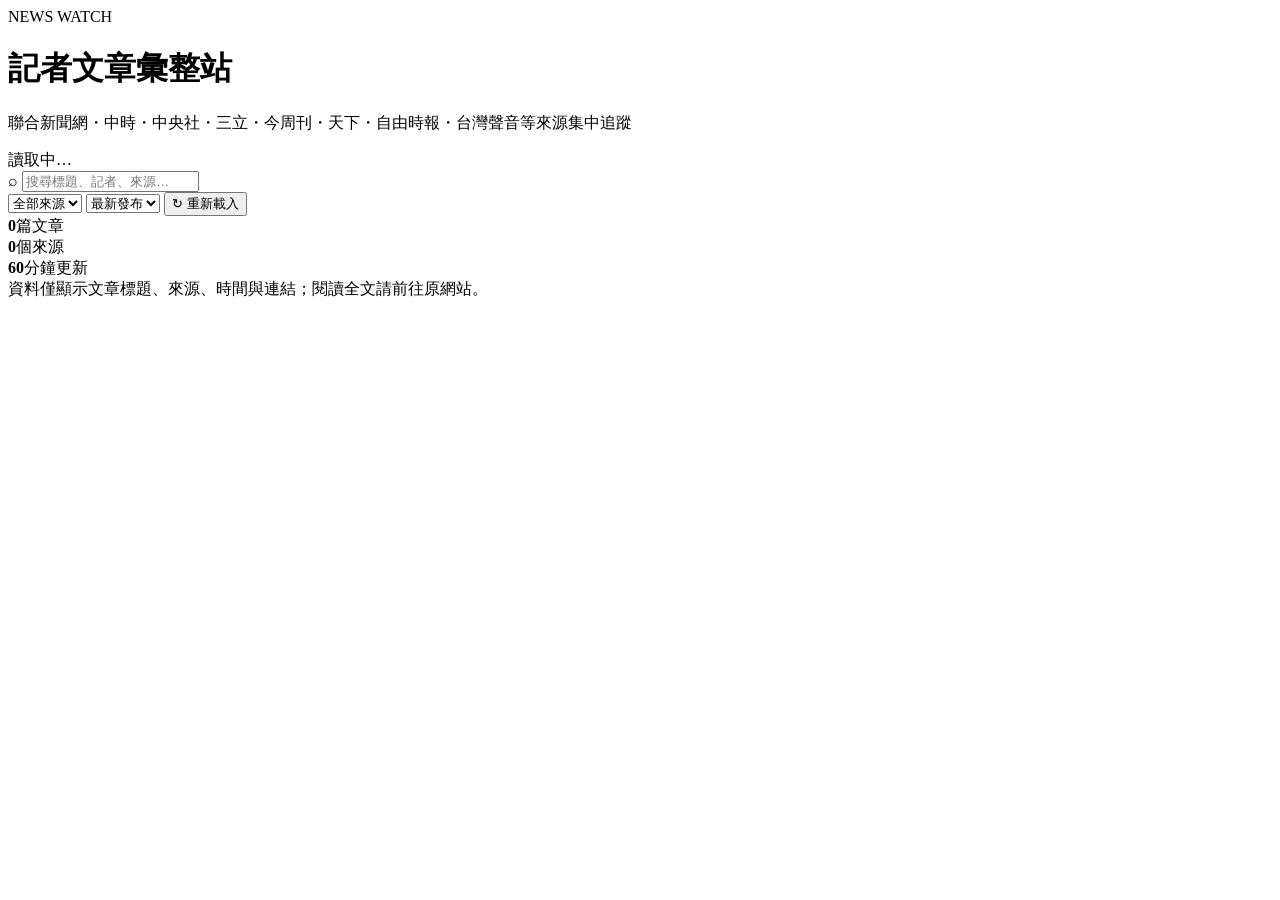
==== index.html @ 326bd6f4 "Add files via upload" ====
<!doctype html>
<html lang="zh-Hant">
<head>
  <meta charset="utf-8">
  <meta name="viewport" content="width=device-width, initial-scale=1">
  <title>記者文章彙整站</title>
  <meta name="description" content="集中查看指定媒體與記者的最新文章，每小時自動更新。">
  <link rel="stylesheet" href="styles.css">
</head>
<body>
<header class="topbar">
  <div>
    <div class="eyebrow">NEWS WATCH</div>
    <h1>記者文章彙整站</h1>
    <p class="sub">聯合新聞網・中時・中央社・三立・今周刊・天下・自由時報・台灣聲音等來源集中追蹤</p>
  </div>
  <div class="status">
    <span id="statusDot"></span>
    <span id="updated">讀取中…</span>
  </div>
</header>

<main>
  <section class="toolbar">
    <div class="search">
      <span>⌕</span>
      <input id="search" placeholder="搜尋標題、記者、來源…" autocomplete="off">
    </div>
    <select id="sourceFilter"><option value="">全部來源</option></select>
    <select id="sort"><option value="newest">最新發布</option><option value="oldest">最早發布</option></select>
    <button id="refresh">↻ 重新載入</button>
  </section>

  <section class="stats">
    <div><strong id="count">0</strong><span>篇文章</span></div>
    <div><strong id="sourceCount">0</strong><span>個來源</span></div>
    <div><strong>60</strong><span>分鐘更新</span></div>
  </section>

  <section id="feed" class="feed"></section>
  <div id="empty" class="empty" hidden>找不到符合條件的文章。</div>
</main>

<footer>
  <span>資料僅顯示文章標題、來源、時間與連結；閱讀全文請前往原網站。</span>
  <span id="lastRun"></span>
</footer>
<script src="app.js"></script>
</body>
</html>
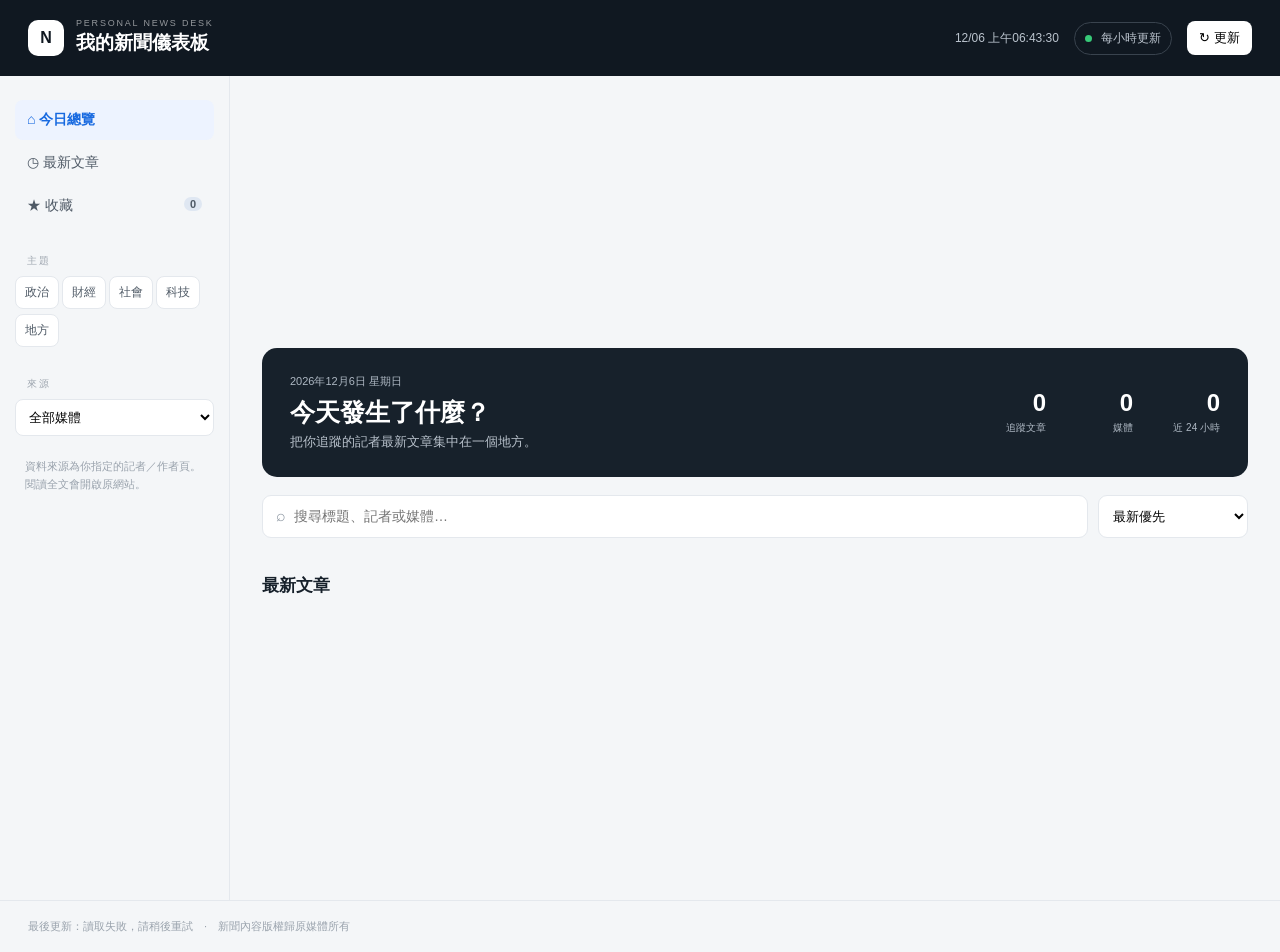
==== commit 5aff04e5: "Add files via upload" ====
--- a/index.html
+++ b/index.html
@@ -1,50 +1,39 @@
 <!doctype html>
 <html lang="zh-Hant">
 <head>
-  <meta charset="utf-8">
-  <meta name="viewport" content="width=device-width, initial-scale=1">
-  <title>記者文章彙整站</title>
-  <meta name="description" content="集中查看指定媒體與記者的最新文章，每小時自動更新。">
-  <link rel="stylesheet" href="styles.css">
+<meta charset="utf-8"><meta name="viewport" content="width=device-width,initial-scale=1">
+<title>我的新聞儀表板</title><link rel="stylesheet" href="dashboard.css">
 </head>
 <body>
-<header class="topbar">
-  <div>
-    <div class="eyebrow">NEWS WATCH</div>
-    <h1>記者文章彙整站</h1>
-    <p class="sub">聯合新聞網・中時・中央社・三立・今周刊・天下・自由時報・台灣聲音等來源集中追蹤</p>
-  </div>
-  <div class="status">
-    <span id="statusDot"></span>
-    <span id="updated">讀取中…</span>
-  </div>
+<header class="header">
+  <div class="brand"><div class="mark">N</div><div><div class="kicker">PERSONAL NEWS DESK</div><h1>我的新聞儀表板</h1></div></div>
+  <div class="header-right"><span id="clock"></span><span class="live"><i></i> 每小時更新</span><button id="refresh">↻ 更新</button></div>
 </header>
-
+<div class="layout">
+<aside class="sidebar">
+  <button class="nav active" data-view="home">⌂ <span>今日總覽</span></button>
+  <button class="nav" data-view="latest">◷ <span>最新文章</span></button>
+  <button class="nav" data-view="favorites">★ <span>收藏</span><b id="favCount">0</b></button>
+  <div class="side-title">主題</div>
+  <button class="tag" data-topic="政治">政治</button><button class="tag" data-topic="財經">財經</button><button class="tag" data-topic="社會">社會</button><button class="tag" data-topic="科技">科技</button><button class="tag" data-topic="地方">地方</button>
+  <div class="side-title">來源</div><select id="sourceFilter"><option value="">全部媒體</option></select>
+  <div class="hint">資料來源為你指定的記者／作者頁。閱讀全文會開啟原網站。</div>
+</aside>
 <main>
-  <section class="toolbar">
-    <div class="search">
-      <span>⌕</span>
-      <input id="search" placeholder="搜尋標題、記者、來源…" autocomplete="off">
-    </div>
-    <select id="sourceFilter"><option value="">全部來源</option></select>
-    <select id="sort"><option value="newest">最新發布</option><option value="oldest">最早發布</option></select>
-    <button id="refresh">↻ 重新載入</button>
+  <section id="overview" class="hero">
+    <div><div class="date" id="date"></div><h2>今天發生了什麼？</h2><p>把你追蹤的記者最新文章集中在一個地方。</p></div>
+    <div class="hero-stats"><div><strong id="total">0</strong><span>追蹤文章</span></div><div><strong id="media">0</strong><span>媒體</span></div><div><strong id="hours">0</strong><span>近 24 小時</span></div></div>
   </section>
-
-  <section class="stats">
-    <div><strong id="count">0</strong><span>篇文章</span></div>
-    <div><strong id="sourceCount">0</strong><span>個來源</span></div>
-    <div><strong>60</strong><span>分鐘更新</span></div>
+  <section class="controls">
+    <div class="search">⌕<input id="search" placeholder="搜尋標題、記者或媒體…"></div>
+    <select id="sort"><option value="newest">最新優先</option><option value="oldest">最早優先</option></select>
   </section>
-
+  <section id="topicSummary" class="topic-summary"></section>
+  <section class="section-head"><h3 id="sectionTitle">最新文章</h3><span id="resultCount"></span></section>
   <section id="feed" class="feed"></section>
-  <div id="empty" class="empty" hidden>找不到符合條件的文章。</div>
+  <div id="empty" class="empty" hidden>目前沒有符合條件的文章。</div>
 </main>
-
-<footer>
-  <span>資料僅顯示文章標題、來源、時間與連結；閱讀全文請前往原網站。</span>
-  <span id="lastRun"></span>
-</footer>
-<script src="app.js"></script>
-</body>
-</html>
+</div>
+<footer>最後更新：<span id="lastUpdated">尚未載入</span>　·　新聞內容版權歸原媒體所有</footer>
+<script src="dashboard.js"></script>
+</body></html>
--- a/dashboard.css
+++ b/dashboard.css
@@ -0,0 +1,9 @@
+:root{--bg:#f4f6f8;--panel:#fff;--ink:#17212b;--muted:#77818e;--line:#e4e8ed;--blue:#1769e0;--nav:#edf3ff}
+*{box-sizing:border-box}body{margin:0;background:var(--bg);color:var(--ink);font-family:-apple-system,BlinkMacSystemFont,"Noto Sans TC","PingFang TC","Microsoft JhengHei",sans-serif}
+.header{height:76px;background:#101821;color:#fff;display:flex;align-items:center;justify-content:space-between;padding:0 28px;position:sticky;top:0;z-index:5}.brand{display:flex;gap:12px;align-items:center}.mark{width:36px;height:36px;border-radius:10px;background:#fff;color:#101821;display:grid;place-items:center;font-weight:900}.kicker{font-size:9px;letter-spacing:.2em;opacity:.55}.header h1{font-size:19px;margin:2px 0}.header-right{display:flex;gap:15px;align-items:center;font-size:12px;color:#bbc4ce}.live{border:1px solid #39434e;border-radius:99px;padding:7px 10px}.live i{display:inline-block;width:7px;height:7px;border-radius:50%;background:#37c978;margin-right:6px}.header button{background:#fff;border:0;border-radius:8px;padding:8px 12px;cursor:pointer}
+.layout{display:grid;grid-template-columns:230px minmax(0,1fr);max-width:1400px;margin:auto}.sidebar{padding:24px 15px;border-right:1px solid var(--line);min-height:calc(100vh - 76px)}.nav,.tag{width:100%;text-align:left;border:0;background:transparent;padding:11px 12px;border-radius:8px;font-size:14px;cursor:pointer;color:#4f5a66;margin-bottom:3px}.nav.active,.nav:hover{background:var(--nav);color:var(--blue);font-weight:700}.nav b{float:right;background:#dfe7f2;border-radius:99px;padding:1px 6px;font-size:11px}.side-title{font-size:10px;color:#a0a8b1;letter-spacing:.16em;margin:25px 12px 8px}.tag{display:inline-block;width:auto;margin:0 3px 5px 0;padding:7px 9px;background:#fff;border:1px solid var(--line);font-size:12px}.sidebar select{width:100%;padding:9px;border:1px solid var(--line);border-radius:8px;background:#fff}.hint{font-size:11px;color:#9aa3ad;line-height:1.6;margin:22px 10px}
+main{padding:28px 32px 50px;max-width:1150px;width:100%;margin:auto}.hero{background:#17212b;color:#fff;border-radius:15px;padding:26px 28px;display:flex;justify-content:space-between;gap:20px}.date{font-size:11px;color:#aeb8c3}.hero h2{margin:7px 0 4px;font-size:25px}.hero p{margin:0;color:#b9c2cc;font-size:13px}.hero-stats{display:flex;align-items:center;gap:22px}.hero-stats div{text-align:right;min-width:65px}.hero-stats strong{display:block;font-size:24px}.hero-stats span{font-size:10px;color:#aeb8c3}
+.breaking-panel{background:#fff;border:1px solid var(--line);border-radius:12px;margin:18px 0;padding:0;overflow:hidden}.breaking-head{display:flex;justify-content:space-between;align-items:center;padding:14px 16px;border-bottom:1px solid var(--line);background:#fff}.breaking-head strong{font-size:14px}.breaking-head small{display:block;color:var(--muted);font-size:10px;margin-top:3px}.pulse-dot{display:inline-block;width:8px;height:8px;border-radius:50%;background:#e33;margin-right:7px;box-shadow:0 0 0 4px #fdecec}.live-count{font-size:11px;font-weight:700;padding:5px 8px;border-radius:99px;background:#f1f5f9;color:#4f5a66}.live-feed{max-height:285px;overflow:auto}.live-item{display:grid;grid-template-columns:72px 72px minmax(0,1fr);gap:8px;align-items:center;padding:10px 16px;border-bottom:1px solid #f0f2f4;text-decoration:none;color:var(--ink)}.live-item:hover{background:#f8fafc}.live-time{font-size:10px;color:var(--muted)}.live-source{font-size:10px;color:var(--blue);white-space:nowrap;overflow:hidden;text-overflow:ellipsis}.live-title{font-size:13px;white-space:nowrap;overflow:hidden;text-overflow:ellipsis}.live-empty{text-align:center;padding:22px;color:var(--muted);font-size:12px}.controls{display:flex;gap:10px;margin:18px 0}.search{height:43px;background:#fff;border:1px solid var(--line);border-radius:9px;display:flex;align-items:center;padding:0 13px;color:#8c96a1;flex:1}.search input{border:0;outline:0;font-size:14px;padding-left:8px;width:100%}.controls select{width:150px;border:1px solid var(--line);border-radius:9px;background:#fff;padding:0 10px}
+.topic-summary{display:flex;gap:8px;overflow:auto;margin-bottom:18px}.topic-card{background:#fff;border:1px solid var(--line);border-radius:10px;padding:11px 14px;min-width:105px;cursor:pointer}.topic-card strong{display:block;font-size:18px}.topic-card span{font-size:11px;color:var(--muted)}
+.section-head{display:flex;align-items:end;justify-content:space-between;margin:12px 0 10px}.section-head h3{font-size:17px;margin:0}.section-head span{font-size:11px;color:var(--muted)}.feed{display:grid;gap:9px}.item{background:#fff;border:1px solid var(--line);border-radius:11px;padding:15px 16px;display:grid;grid-template-columns:1fr auto;gap:8px}.meta{font-size:11px;color:var(--muted);margin-bottom:5px}.badge{color:var(--blue);background:#eef4ff;padding:3px 7px;border-radius:5px;margin-right:6px}.title{font-size:16px;line-height:1.45;margin:0}.title a{color:var(--ink);text-decoration:none}.title a:hover{text-decoration:underline}.desc{font-size:12px;color:#747e89;margin:5px 0 0;line-height:1.5}.star{border:0;background:transparent;color:#aab3bd;font-size:20px;cursor:pointer}.star.on{color:#e2a500}.empty{text-align:center;padding:55px;color:var(--muted)}footer{max-width:1400px;margin:auto;padding:18px 28px;color:#9aa3ad;font-size:11px;border-top:1px solid var(--line)}
+@media(max-width:800px){.live-item{grid-template-columns:58px 62px minmax(0,1fr);padding:9px 12px}.live-title{font-size:12px}.layout{display:block}.sidebar{display:none}.header{padding:0 14px}.header-right #clock{display:none}main{padding:16px}.hero{display:block}.hero-stats{margin-top:20px;justify-content:space-between}.hero-stats div{text-align:left}.controls select{width:125px}.item{grid-template-columns:1fr auto}}
